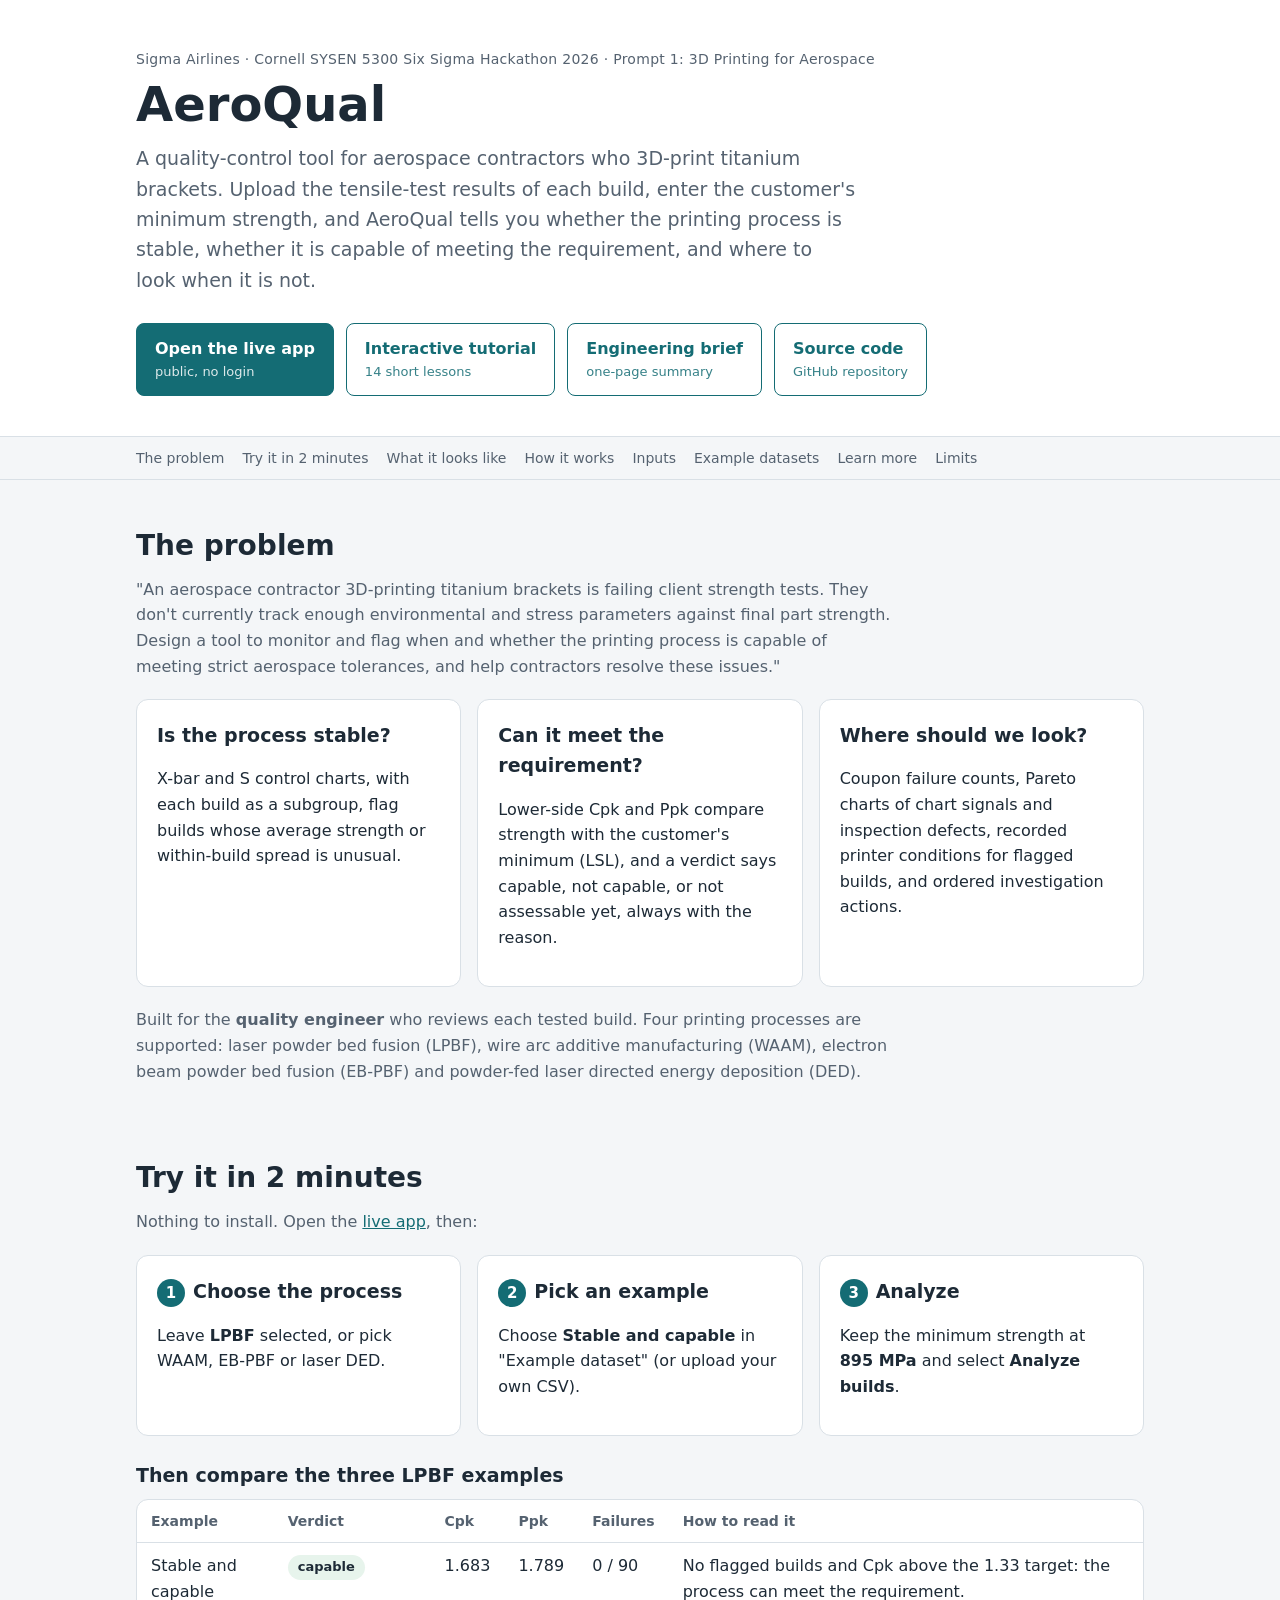
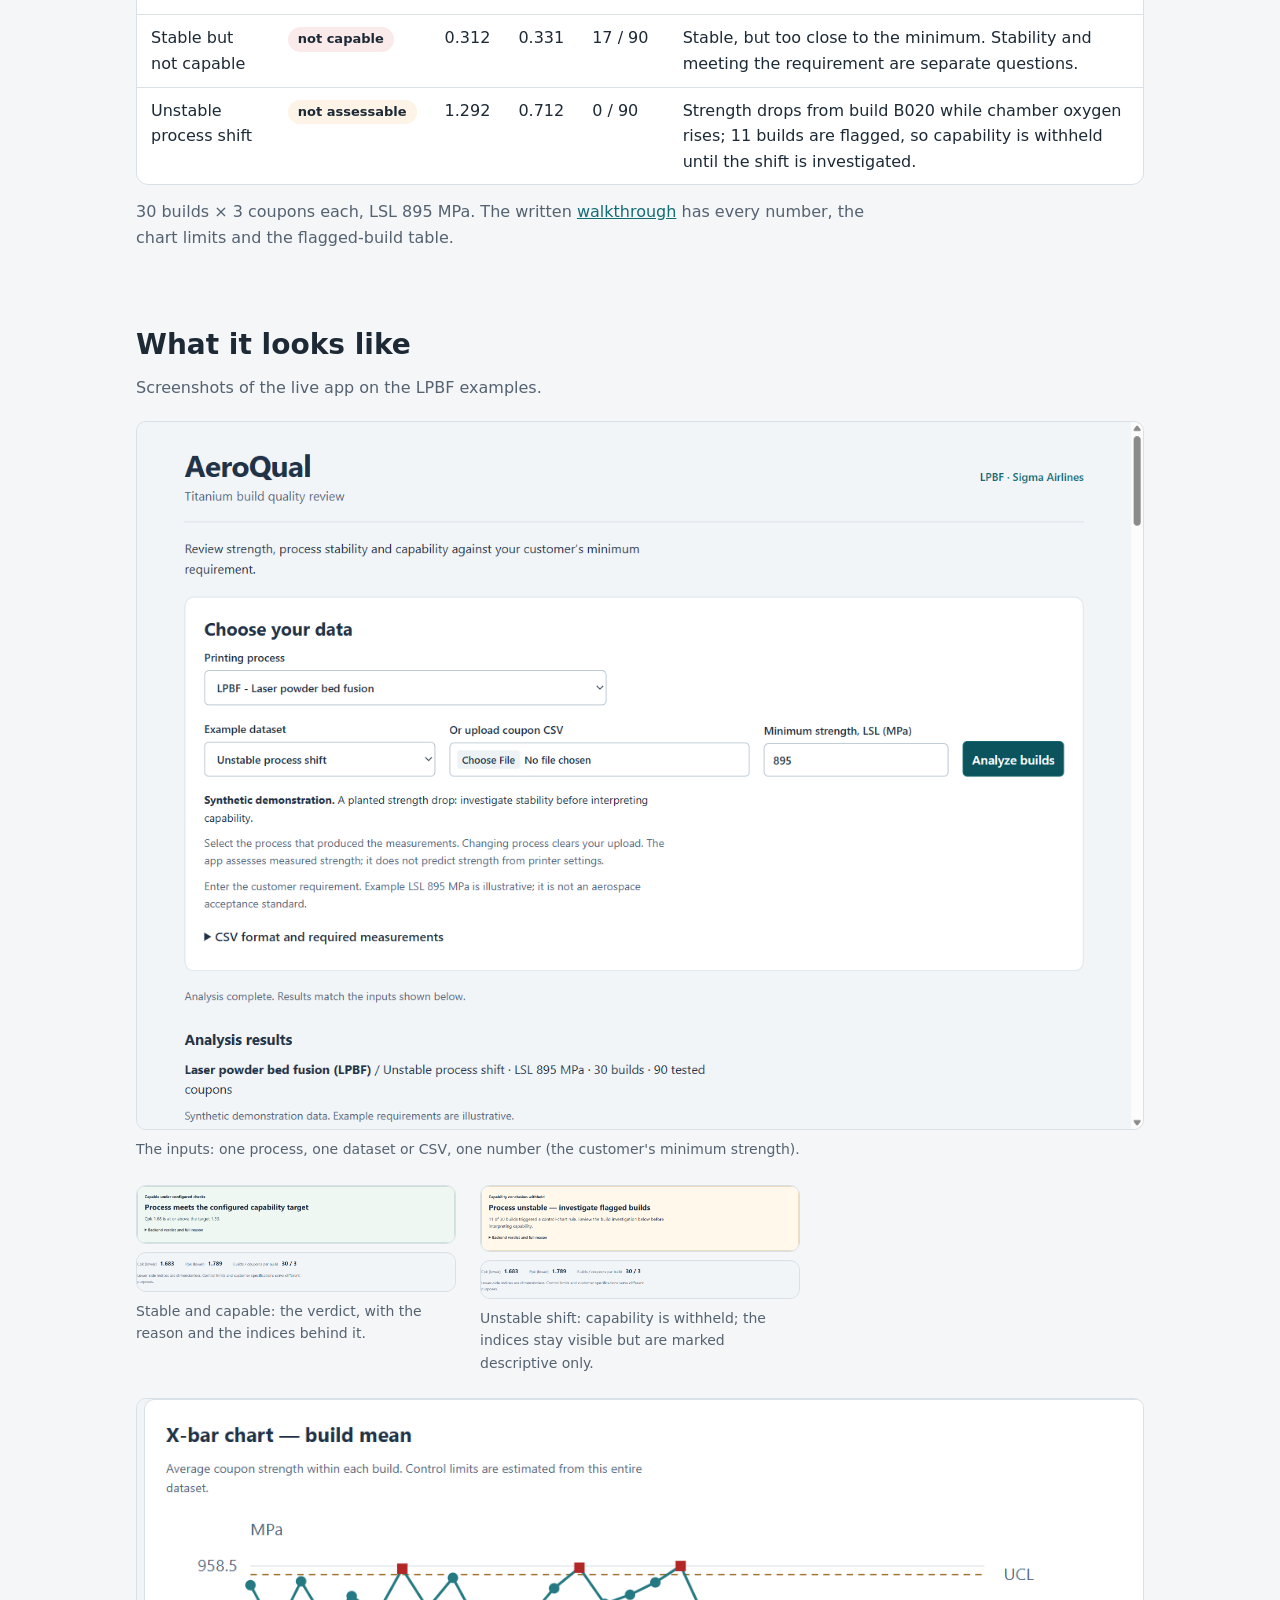
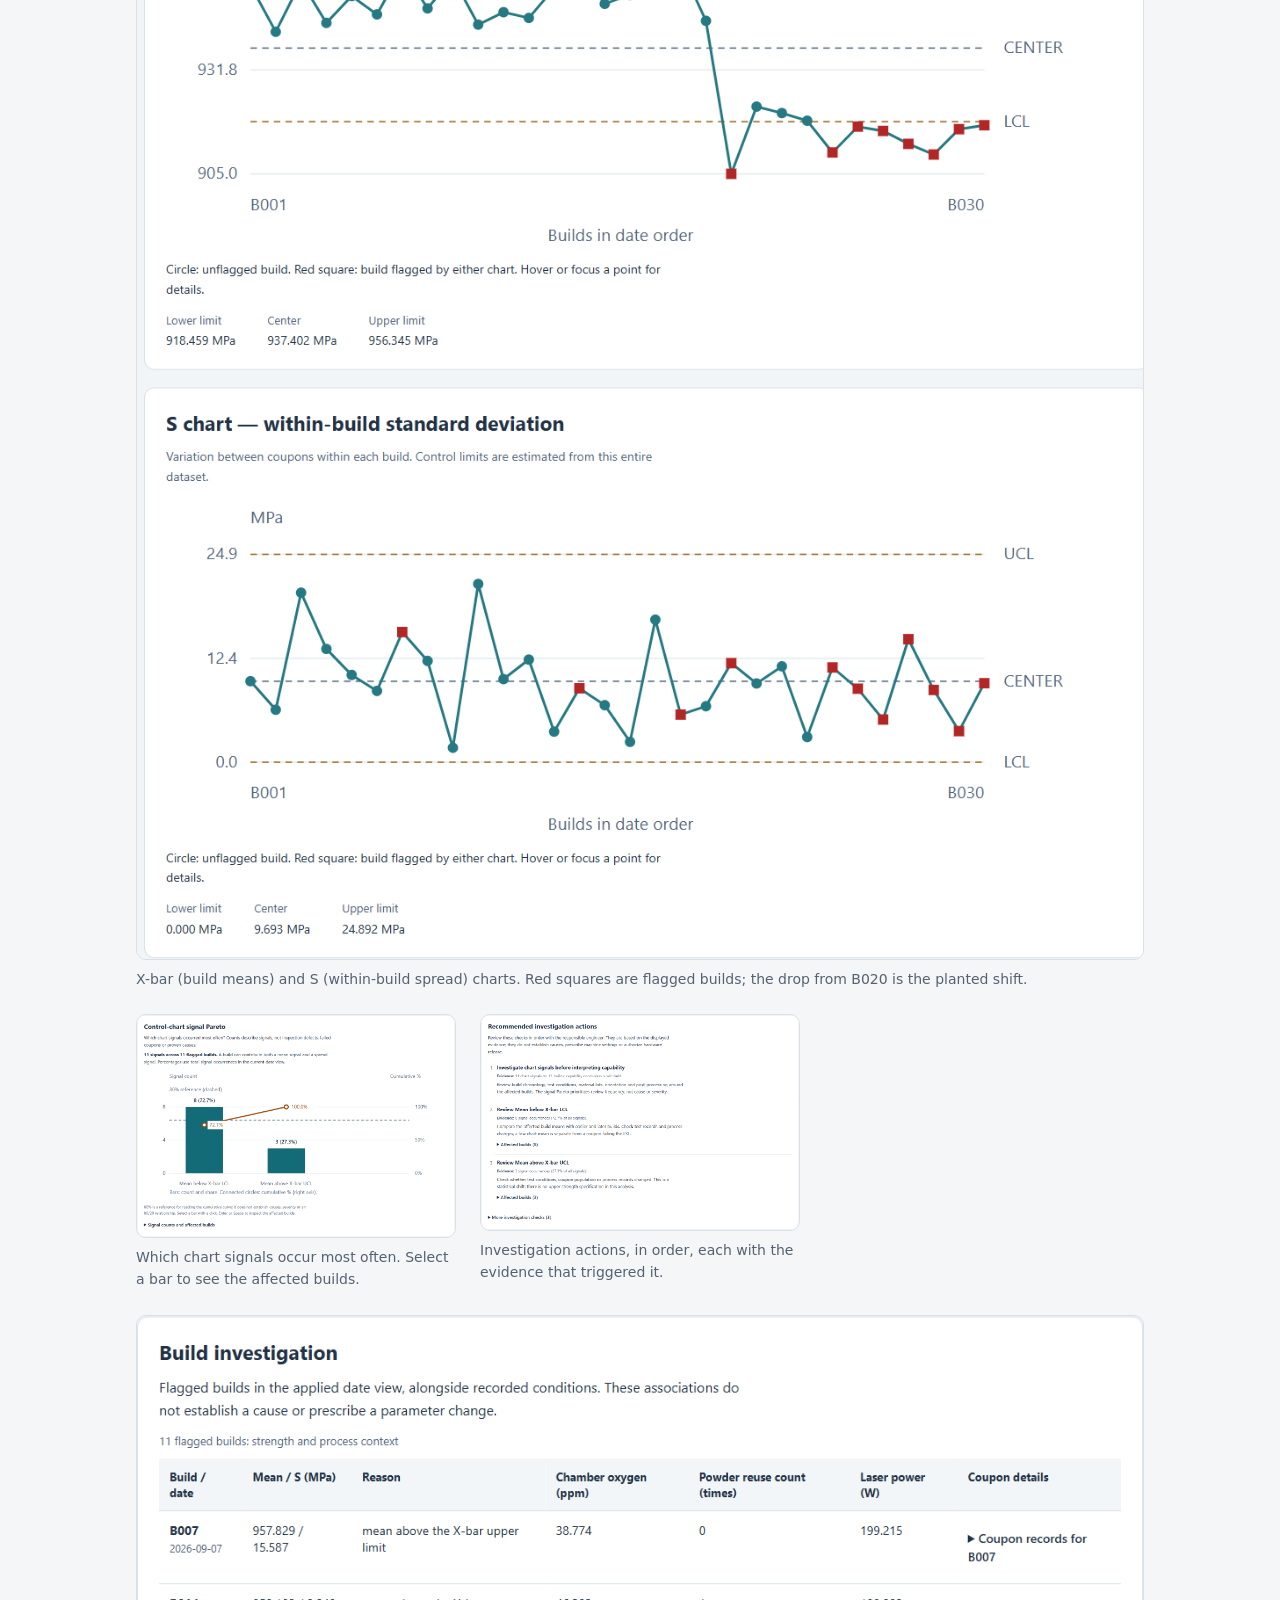
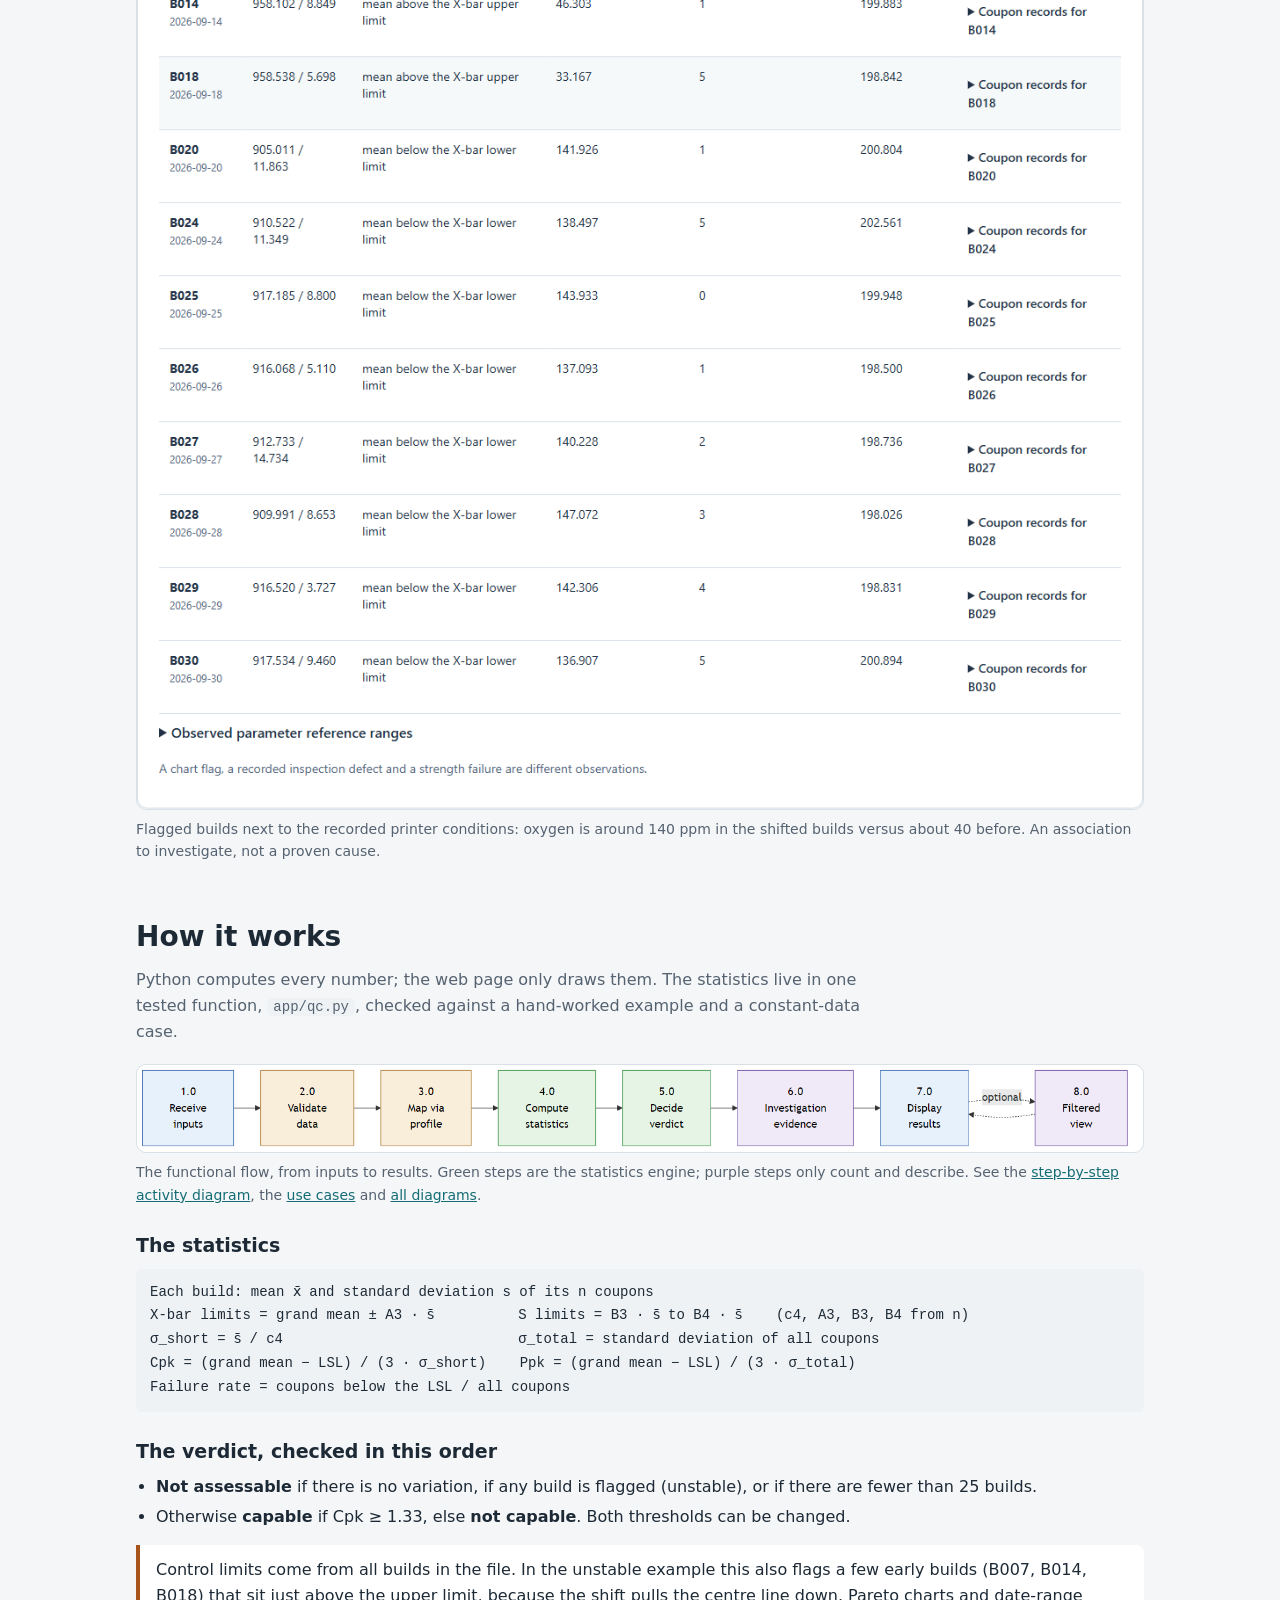
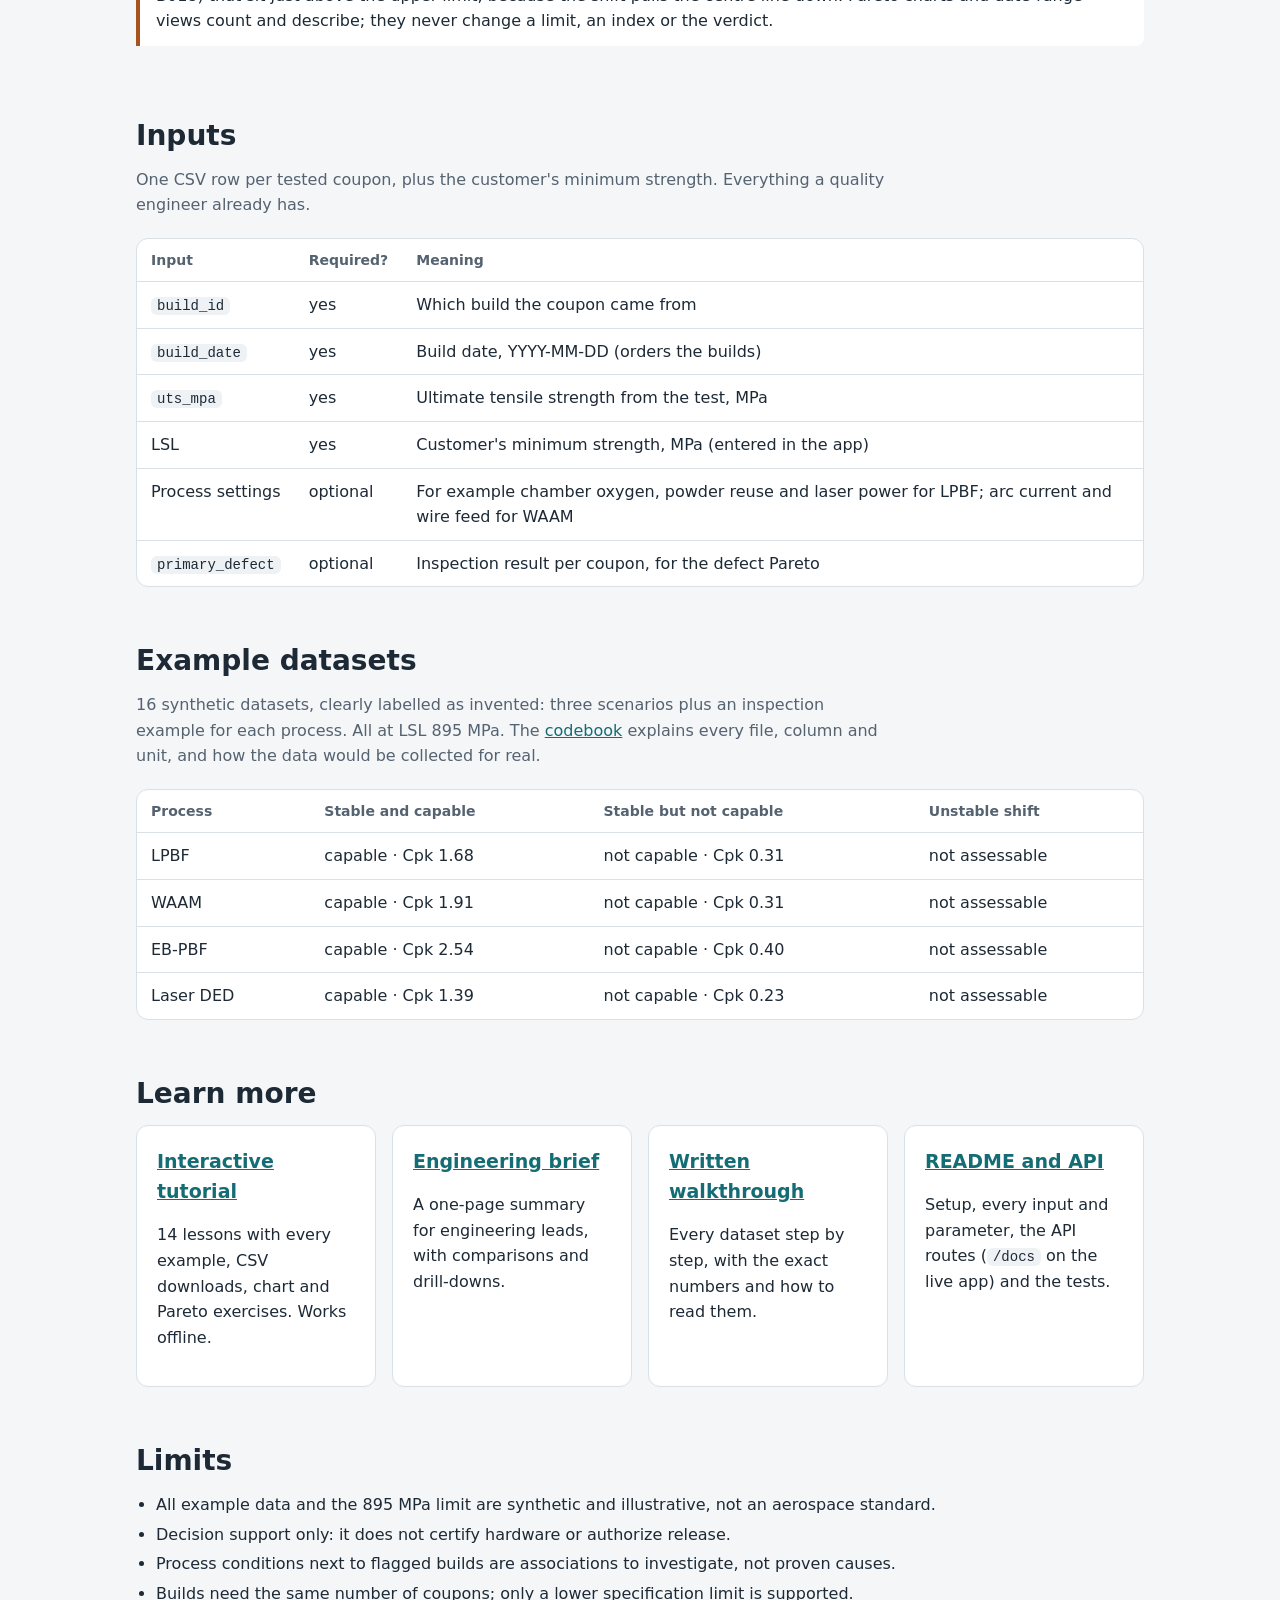
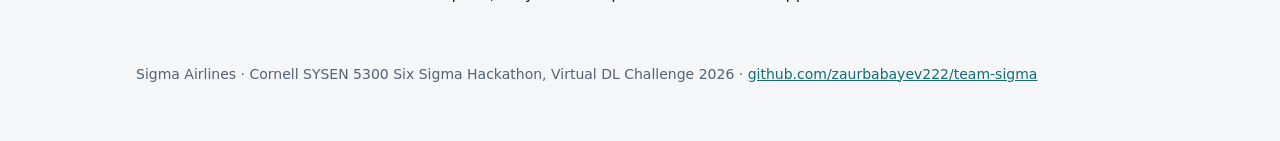
==== demo/index.html @ 42a19910 "Demo site: public landing page with live-app screenshots; tutorial and brief link to the live app Co" ====
<!doctype html>
<html lang="en">
<head>
<meta charset="utf-8">
<meta name="viewport" content="width=device-width, initial-scale=1">
<title>AeroQual Demo</title>
<meta name="description" content="AeroQual: process control and capability for 3D-printed titanium aerospace brackets. Live app, tutorial and how it works.">
<style>
:root {
  --bg: #f4f6f8; --card: #ffffff; --ink: #1d2a36; --muted: #556270; --line: #d9e0e6;
  --brand: #146c74; --brand-ink: #ffffff; --accent: #a8521c; --good: #e7f4ec; --warn: #fdf3e6; --bad: #fbeaea;
  --code: #eef2f5;
}
@media (prefers-color-scheme: dark) {
  :root:not([data-theme="light"]) {
    --bg: #12181e; --card: #1b232b; --ink: #e6edf2; --muted: #9fb0bd; --line: #2e3a45;
    --brand: #3fb0b8; --brand-ink: #0c1a1c; --accent: #e59a63; --good: #1c3326; --warn: #3a2c18; --bad: #3a1f1f;
    --code: #24303a;
  }
}
:root[data-theme="dark"] {
  --bg: #12181e; --card: #1b232b; --ink: #e6edf2; --muted: #9fb0bd; --line: #2e3a45;
  --brand: #3fb0b8; --brand-ink: #0c1a1c; --accent: #e59a63; --good: #1c3326; --warn: #3a2c18; --bad: #3a1f1f;
  --code: #24303a;
}
* { box-sizing: border-box; }
body { margin: 0; background: var(--bg); color: var(--ink);
  font: 16px/1.6 system-ui, -apple-system, "Segoe UI", Roboto, sans-serif; }
a { color: var(--brand); }
.wrap { max-width: 1040px; margin: 0 auto; padding: 0 16px; }
header.hero { background: var(--card); border-bottom: 1px solid var(--line); padding: 48px 0 40px; }
.eyebrow { color: var(--muted); font-size: 14px; letter-spacing: .02em; margin: 0 0 8px; }
h1 { font-size: clamp(32px, 6vw, 48px); line-height: 1.1; margin: 0 0 12px; }
.lead { font-size: 19px; color: var(--muted); max-width: 720px; margin: 0 0 28px; }
.buttons { display: flex; flex-wrap: wrap; gap: 12px; }
.btn { display: inline-block; padding: 12px 18px; border-radius: 8px; text-decoration: none; font-weight: 600;
  border: 1px solid var(--brand); color: var(--brand); background: transparent; }
.btn.primary { background: var(--brand); color: var(--brand-ink); }
.btn small { display: block; font-weight: 400; font-size: 13px; opacity: .85; }
nav.toc { position: sticky; top: 0; z-index: 2; background: var(--bg); border-bottom: 1px solid var(--line); }
nav.toc .wrap { display: flex; gap: 18px; overflow-x: auto; padding-top: 10px; padding-bottom: 10px; white-space: nowrap; }
nav.toc a { text-decoration: none; color: var(--muted); font-size: 14px; }
section { padding: 44px 0 8px; }
h2 { font-size: 28px; margin: 0 0 8px; }
h3 { font-size: 19px; margin: 24px 0 8px; }
p.sub { color: var(--muted); margin: 0 0 20px; max-width: 760px; }
.grid { display: grid; gap: 16px; grid-template-columns: repeat(auto-fit, minmax(240px, 1fr)); }
.card { background: var(--card); border: 1px solid var(--line); border-radius: 12px; padding: 20px; }
.card h3 { margin-top: 0; }
.num { display: inline-flex; width: 28px; height: 28px; border-radius: 50%; background: var(--brand); color: var(--brand-ink);
  align-items: center; justify-content: center; font-weight: 700; margin-right: 8px; font-size: 15px; }
.table-scroll { overflow-x: auto; border: 1px solid var(--line); border-radius: 12px; background: var(--card); }
table { border-collapse: collapse; width: 100%; min-width: 560px; }
th, td { text-align: left; padding: 10px 14px; border-bottom: 1px solid var(--line); vertical-align: top; }
th { font-size: 14px; color: var(--muted); font-weight: 600; }
tr:last-child td { border-bottom: 0; }
td.n { font-variant-numeric: tabular-nums; white-space: nowrap; }
.tag { display: inline-block; padding: 2px 10px; border-radius: 99px; font-size: 13px; font-weight: 600; white-space: nowrap; }
.tag.good { background: var(--good); } .tag.warn { background: var(--warn); } .tag.bad { background: var(--bad); }
figure { margin: 0; }
figure img { width: 100%; height: auto; display: block; border: 1px solid var(--line); border-radius: 10px; background: #fff; }
figcaption { color: var(--muted); font-size: 14px; margin-top: 8px; }
.shots { display: grid; gap: 24px; grid-template-columns: repeat(auto-fit, minmax(300px, 1fr)); }
.shots .wide { grid-column: 1 / -1; }
code, .formula { background: var(--code); border-radius: 6px; padding: 1px 6px; font-family: ui-monospace, Consolas, monospace; font-size: 14px; }
.formula { display: block; padding: 12px 14px; white-space: pre-wrap; line-height: 1.7; }
.note { border-left: 4px solid var(--accent); background: var(--card); padding: 12px 16px; border-radius: 0 8px 8px 0; color: var(--ink); }
ul.tight { padding-left: 20px; margin: 8px 0; } ul.tight li { margin: 4px 0; }
footer { padding: 40px 0 56px; color: var(--muted); font-size: 14px; }
@media (max-width: 600px) { header.hero { padding: 32px 0 28px; } .lead { font-size: 17px; } section { padding-top: 32px; } }
</style>
</head>
<body>

<header class="hero">
  <div class="wrap">
    <p class="eyebrow">Sigma Airlines · Cornell SYSEN 5300 Six Sigma Hackathon 2026 · Prompt 1: 3D Printing for Aerospace</p>
    <h1>AeroQual</h1>
    <p class="lead">A quality-control tool for aerospace contractors who 3D-print titanium brackets. Upload the tensile-test
      results of each build, enter the customer's minimum strength, and AeroQual tells you whether the printing process is
      stable, whether it is capable of meeting the requirement, and where to look when it is not.</p>
    <div class="buttons">
      <a class="btn primary" href="https://connect.systems-apps.com/content/0639302d-988d-4820-961e-e3268e78b0b0/" target="_blank" rel="noopener">Open the live app<small>public, no login</small></a>
      <a class="btn" href="slidedeck/index.html">Interactive tutorial<small>14 short lessons</small></a>
      <a class="btn" href="aeroqual_brief.html">Engineering brief<small>one-page summary</small></a>
      <a class="btn" href="https://github.com/zaurbabayev222/team-sigma" target="_blank" rel="noopener">Source code<small>GitHub repository</small></a>
    </div>
  </div>
</header>

<nav class="toc" aria-label="On this page">
  <div class="wrap">
    <a href="#problem">The problem</a><a href="#try">Try it in 2 minutes</a><a href="#looks">What it looks like</a>
    <a href="#works">How it works</a><a href="#inputs">Inputs</a><a href="#examples">Example datasets</a>
    <a href="#more">Learn more</a><a href="#limits">Limits</a>
  </div>
</nav>

<main class="wrap">

<section id="problem">
  <h2>The problem</h2>
  <p class="sub">"An aerospace contractor 3D-printing titanium brackets is failing client strength tests. They don't currently
    track enough environmental and stress parameters against final part strength. Design a tool to monitor and flag when
    and whether the printing process is capable of meeting strict aerospace tolerances, and help contractors resolve these issues."</p>
  <div class="grid">
    <div class="card"><h3>Is the process stable?</h3><p>X-bar and S control charts, with each build as a subgroup, flag builds whose
      average strength or within-build spread is unusual.</p></div>
    <div class="card"><h3>Can it meet the requirement?</h3><p>Lower-side Cpk and Ppk compare strength with the customer's minimum
      (LSL), and a verdict says capable, not capable, or not assessable yet, always with the reason.</p></div>
    <div class="card"><h3>Where should we look?</h3><p>Coupon failure counts, Pareto charts of chart signals and inspection
      defects, recorded printer conditions for flagged builds, and ordered investigation actions.</p></div>
  </div>
  <p class="sub" style="margin-top:20px">Built for the <strong>quality engineer</strong> who reviews each tested build. Four printing processes
    are supported: laser powder bed fusion (LPBF), wire arc additive manufacturing (WAAM), electron beam powder bed fusion
    (EB-PBF) and powder-fed laser directed energy deposition (DED).</p>
</section>

<section id="try">
  <h2>Try it in 2 minutes</h2>
  <p class="sub">Nothing to install. Open the <a href="https://connect.systems-apps.com/content/0639302d-988d-4820-961e-e3268e78b0b0/" target="_blank" rel="noopener">live app</a>, then:</p>
  <div class="grid">
    <div class="card"><h3><span class="num">1</span>Choose the process</h3><p>Leave <strong>LPBF</strong> selected, or pick WAAM, EB-PBF or laser DED.</p></div>
    <div class="card"><h3><span class="num">2</span>Pick an example</h3><p>Choose <strong>Stable and capable</strong> in "Example dataset" (or upload your own CSV).</p></div>
    <div class="card"><h3><span class="num">3</span>Analyze</h3><p>Keep the minimum strength at <strong>895 MPa</strong> and select <strong>Analyze builds</strong>.</p></div>
  </div>
  <h3>Then compare the three LPBF examples</h3>
  <div class="table-scroll">
    <table>
      <thead><tr><th>Example</th><th>Verdict</th><th>Cpk</th><th>Ppk</th><th>Failures</th><th>How to read it</th></tr></thead>
      <tbody>
        <tr><td>Stable and capable</td><td><span class="tag good">capable</span></td><td class="n">1.683</td><td class="n">1.789</td><td class="n">0 / 90</td>
          <td>No flagged builds and Cpk above the 1.33 target: the process can meet the requirement.</td></tr>
        <tr><td>Stable but not capable</td><td><span class="tag bad">not capable</span></td><td class="n">0.312</td><td class="n">0.331</td><td class="n">17 / 90</td>
          <td>Stable, but too close to the minimum. Stability and meeting the requirement are separate questions.</td></tr>
        <tr><td>Unstable process shift</td><td><span class="tag warn">not assessable</span></td><td class="n">1.292</td><td class="n">0.712</td><td class="n">0 / 90</td>
          <td>Strength drops from build B020 while chamber oxygen rises; 11 builds are flagged, so capability is withheld until the shift is investigated.</td></tr>
      </tbody>
    </table>
  </div>
  <p class="sub" style="margin-top:14px">30 builds × 3 coupons each, LSL 895 MPa. The written <a href="https://github.com/zaurbabayev222/team-sigma/blob/main/demo/README.md" target="_blank" rel="noopener">walkthrough</a>
    has every number, the chart limits and the flagged-build table.</p>
</section>

<section id="looks">
  <h2>What it looks like</h2>
  <p class="sub">Screenshots of the live app on the LPBF examples.</p>
  <div class="shots">
    <figure class="wide"><img src="site/live-overview.png" alt="AeroQual input form with printing process, example dataset, upload and minimum strength" loading="lazy">
      <figcaption>The inputs: one process, one dataset or CSV, one number (the customer's minimum strength).</figcaption></figure>
    <figure><img src="site/live-verdict-capable.png" alt="Verdict panel: process meets the configured capability target, Cpk 1.68" loading="lazy">
      <img src="site/live-capability-capable.png" alt="Cpk 1.683, Ppk 1.789, 30 builds of 3 coupons" loading="lazy" style="margin-top:8px">
      <figcaption>Stable and capable: the verdict, with the reason and the indices behind it.</figcaption></figure>
    <figure><img src="site/live-verdict.png" alt="Verdict panel: process unstable, investigate flagged builds" loading="lazy">
      <img src="site/live-capability-unstable.png" alt="Cpk 1.292 and Ppk 0.712 shown as descriptive values, conclusion withheld" loading="lazy" style="margin-top:8px">
      <figcaption>Unstable shift: capability is withheld; the indices stay visible but are marked descriptive only.</figcaption></figure>
    <figure class="wide"><img src="site/live-charts.png" alt="X-bar and S control charts for 30 builds with flagged builds as red squares" loading="lazy">
      <figcaption>X-bar (build means) and S (within-build spread) charts. Red squares are flagged builds; the drop from B020 is the planted shift.</figcaption></figure>
    <figure><img src="site/live-pareto.png" alt="Pareto chart of control-chart signals with cumulative percentage" loading="lazy">
      <figcaption>Which chart signals occur most often. Select a bar to see the affected builds.</figcaption></figure>
    <figure><img src="site/live-actions.png" alt="Ordered list of recommended investigation actions with evidence" loading="lazy">
      <figcaption>Investigation actions, in order, each with the evidence that triggered it.</figcaption></figure>
    <figure class="wide"><img src="site/live-investigation.png" alt="Table of flagged builds with chamber oxygen, powder reuse and laser power" loading="lazy">
      <figcaption>Flagged builds next to the recorded printer conditions: oxygen is around 140 ppm in the shifted builds versus about 40 before. An association to investigate, not a proven cause.</figcaption></figure>
  </div>
</section>

<section id="works">
  <h2>How it works</h2>
  <p class="sub">Python computes every number; the web page only draws them. The statistics live in one tested function,
    <code>app/qc.py</code>, checked against a hand-worked example and a constant-data case.</p>
  <figure><img src="../docs/images/diagram-ffbd.png" alt="Functional flow: receive inputs, validate, map via profile, compute statistics, decide verdict, investigation evidence, display, optional filtered view" loading="lazy">
    <figcaption>The functional flow, from inputs to results. Green steps are the statistics engine; purple steps only count and describe.
      See the <a href="../docs/images/diagram-activity.png">step-by-step activity diagram</a>, the <a href="../docs/images/diagram-use-case.png">use cases</a>
      and <a href="https://github.com/zaurbabayev222/team-sigma/blob/main/docs/architecture.md" target="_blank" rel="noopener">all diagrams</a>.</figcaption></figure>
  <h3>The statistics</h3>
  <span class="formula">Each build: mean x̄ and standard deviation s of its n coupons
X-bar limits = grand mean ± A3 · s̄          S limits = B3 · s̄ to B4 · s̄    (c4, A3, B3, B4 from n)
σ_short = s̄ / c4                            σ_total = standard deviation of all coupons
Cpk = (grand mean − LSL) / (3 · σ_short)    Ppk = (grand mean − LSL) / (3 · σ_total)
Failure rate = coupons below the LSL / all coupons</span>
  <h3>The verdict, checked in this order</h3>
  <ul class="tight">
    <li><strong>Not assessable</strong> if there is no variation, if any build is flagged (unstable), or if there are fewer than 25 builds.</li>
    <li>Otherwise <strong>capable</strong> if Cpk ≥ 1.33, else <strong>not capable</strong>. Both thresholds can be changed.</li>
  </ul>
  <p class="note">Control limits come from all builds in the file. In the unstable example this also flags a few early builds
    (B007, B014, B018) that sit just above the upper limit, because the shift pulls the centre line down. Pareto charts and
    date-range views count and describe; they never change a limit, an index or the verdict.</p>
</section>

<section id="inputs">
  <h2>Inputs</h2>
  <p class="sub">One CSV row per tested coupon, plus the customer's minimum strength. Everything a quality engineer already has.</p>
  <div class="table-scroll">
    <table>
      <thead><tr><th>Input</th><th>Required?</th><th>Meaning</th></tr></thead>
      <tbody>
        <tr><td><code>build_id</code></td><td>yes</td><td>Which build the coupon came from</td></tr>
        <tr><td><code>build_date</code></td><td>yes</td><td>Build date, YYYY-MM-DD (orders the builds)</td></tr>
        <tr><td><code>uts_mpa</code></td><td>yes</td><td>Ultimate tensile strength from the test, MPa</td></tr>
        <tr><td>LSL</td><td>yes</td><td>Customer's minimum strength, MPa (entered in the app)</td></tr>
        <tr><td>Process settings</td><td>optional</td><td>For example chamber oxygen, powder reuse and laser power for LPBF; arc current and wire feed for WAAM</td></tr>
        <tr><td><code>primary_defect</code></td><td>optional</td><td>Inspection result per coupon, for the defect Pareto</td></tr>
      </tbody>
    </table>
  </div>
</section>

<section id="examples">
  <h2>Example datasets</h2>
  <p class="sub">16 synthetic datasets, clearly labelled as invented: three scenarios plus an inspection example for each process.
    All at LSL 895 MPa. The <a href="https://github.com/zaurbabayev222/team-sigma/blob/main/data/README.md" target="_blank" rel="noopener">codebook</a>
    explains every file, column and unit, and how the data would be collected for real.</p>
  <div class="table-scroll">
    <table>
      <thead><tr><th>Process</th><th>Stable and capable</th><th>Stable but not capable</th><th>Unstable shift</th></tr></thead>
      <tbody>
        <tr><td>LPBF</td><td class="n">capable · Cpk 1.68</td><td class="n">not capable · Cpk 0.31</td><td class="n">not assessable</td></tr>
        <tr><td>WAAM</td><td class="n">capable · Cpk 1.91</td><td class="n">not capable · Cpk 0.31</td><td class="n">not assessable</td></tr>
        <tr><td>EB-PBF</td><td class="n">capable · Cpk 2.54</td><td class="n">not capable · Cpk 0.40</td><td class="n">not assessable</td></tr>
        <tr><td>Laser DED</td><td class="n">capable · Cpk 1.39</td><td class="n">not capable · Cpk 0.23</td><td class="n">not assessable</td></tr>
      </tbody>
    </table>
  </div>
</section>

<section id="more">
  <h2>Learn more</h2>
  <div class="grid">
    <div class="card"><h3><a href="slidedeck/index.html">Interactive tutorial</a></h3><p>14 lessons with every example, CSV downloads, chart and Pareto exercises. Works offline.</p></div>
    <div class="card"><h3><a href="aeroqual_brief.html">Engineering brief</a></h3><p>A one-page summary for engineering leads, with comparisons and drill-downs.</p></div>
    <div class="card"><h3><a href="https://github.com/zaurbabayev222/team-sigma/blob/main/demo/README.md" target="_blank" rel="noopener">Written walkthrough</a></h3><p>Every dataset step by step, with the exact numbers and how to read them.</p></div>
    <div class="card"><h3><a href="https://github.com/zaurbabayev222/team-sigma#readme" target="_blank" rel="noopener">README and API</a></h3><p>Setup, every input and parameter, the API routes (<code>/docs</code> on the live app) and the tests.</p></div>
  </div>
</section>

<section id="limits">
  <h2>Limits</h2>
  <ul class="tight">
    <li>All example data and the 895 MPa limit are synthetic and illustrative, not an aerospace standard.</li>
    <li>Decision support only: it does not certify hardware or authorize release.</li>
    <li>Process conditions next to flagged builds are associations to investigate, not proven causes.</li>
    <li>Builds need the same number of coupons; only a lower specification limit is supported.</li>
  </ul>
</section>

</main>

<footer>
  <div class="wrap">Sigma Airlines · Cornell SYSEN 5300 Six Sigma Hackathon, Virtual DL Challenge 2026 ·
    <a href="https://github.com/zaurbabayev222/team-sigma" target="_blank" rel="noopener">github.com/zaurbabayev222/team-sigma</a></div>
</footer>

</body>
</html>
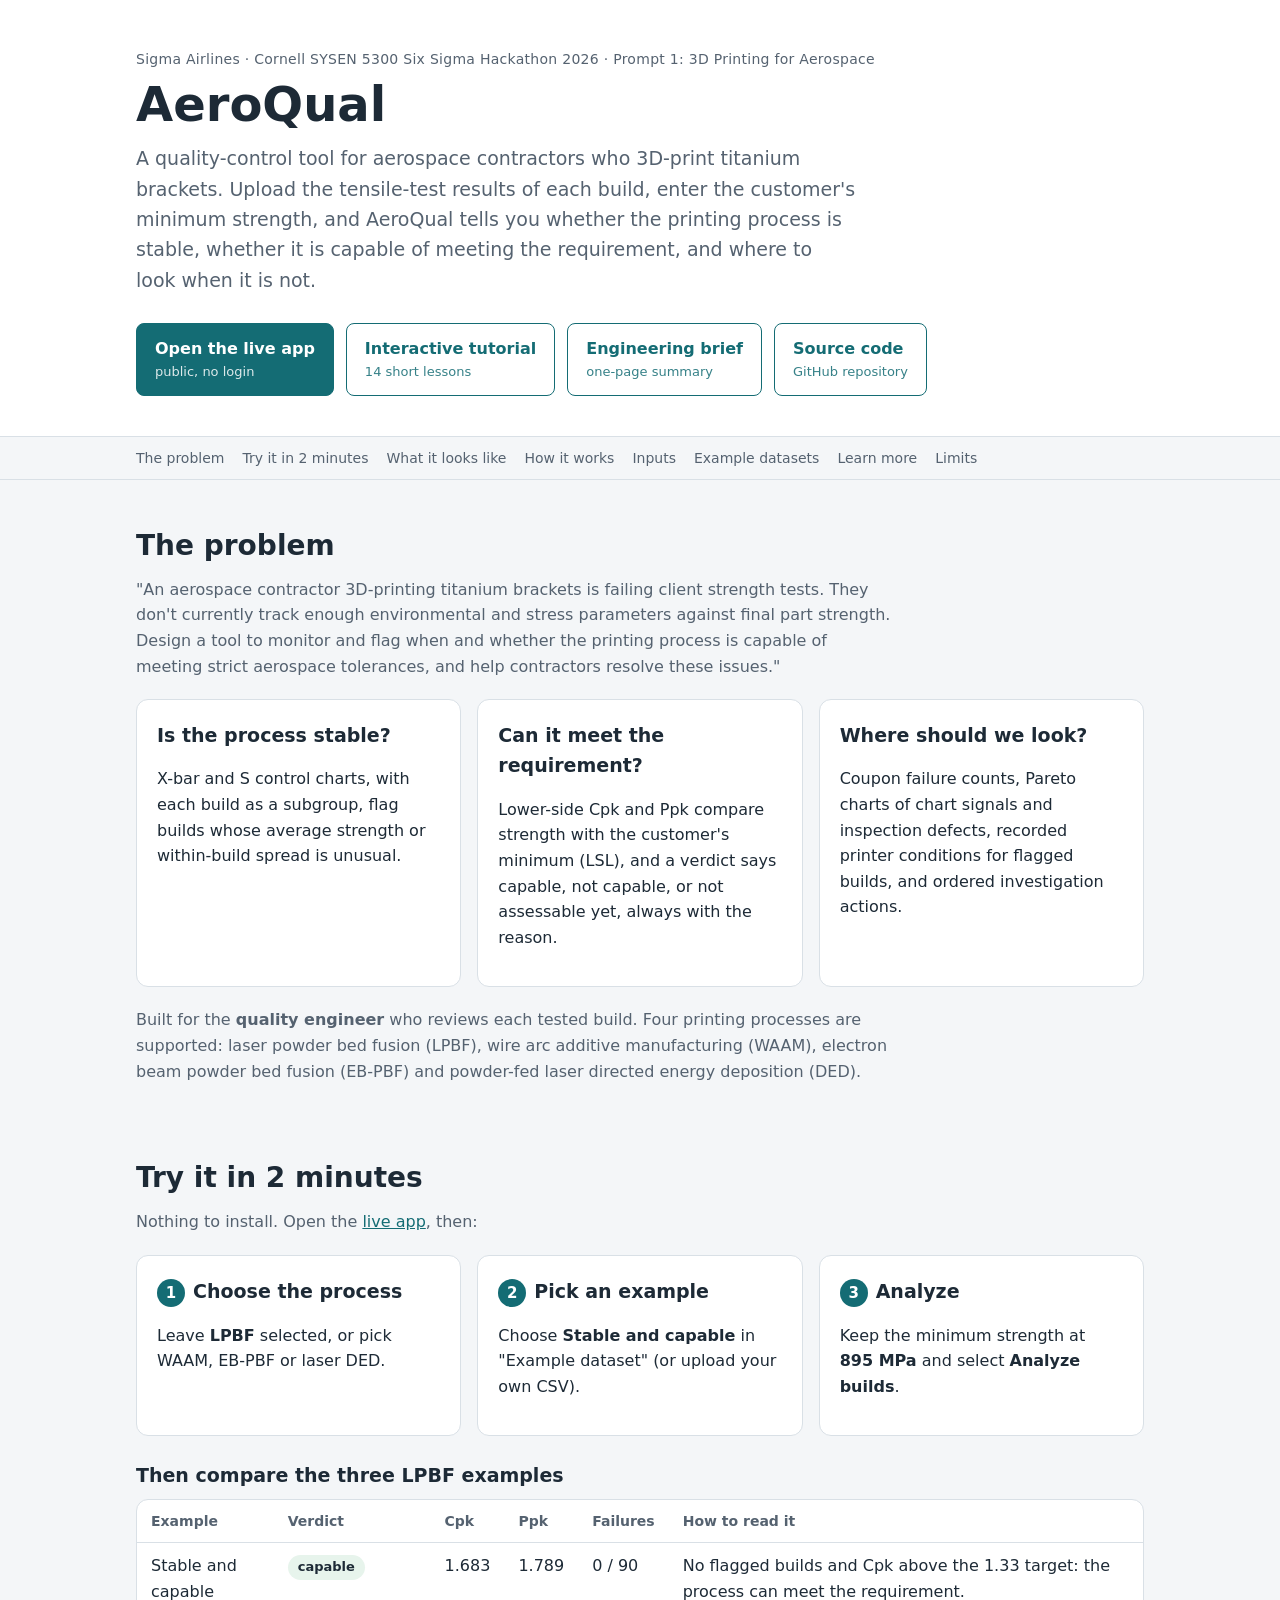
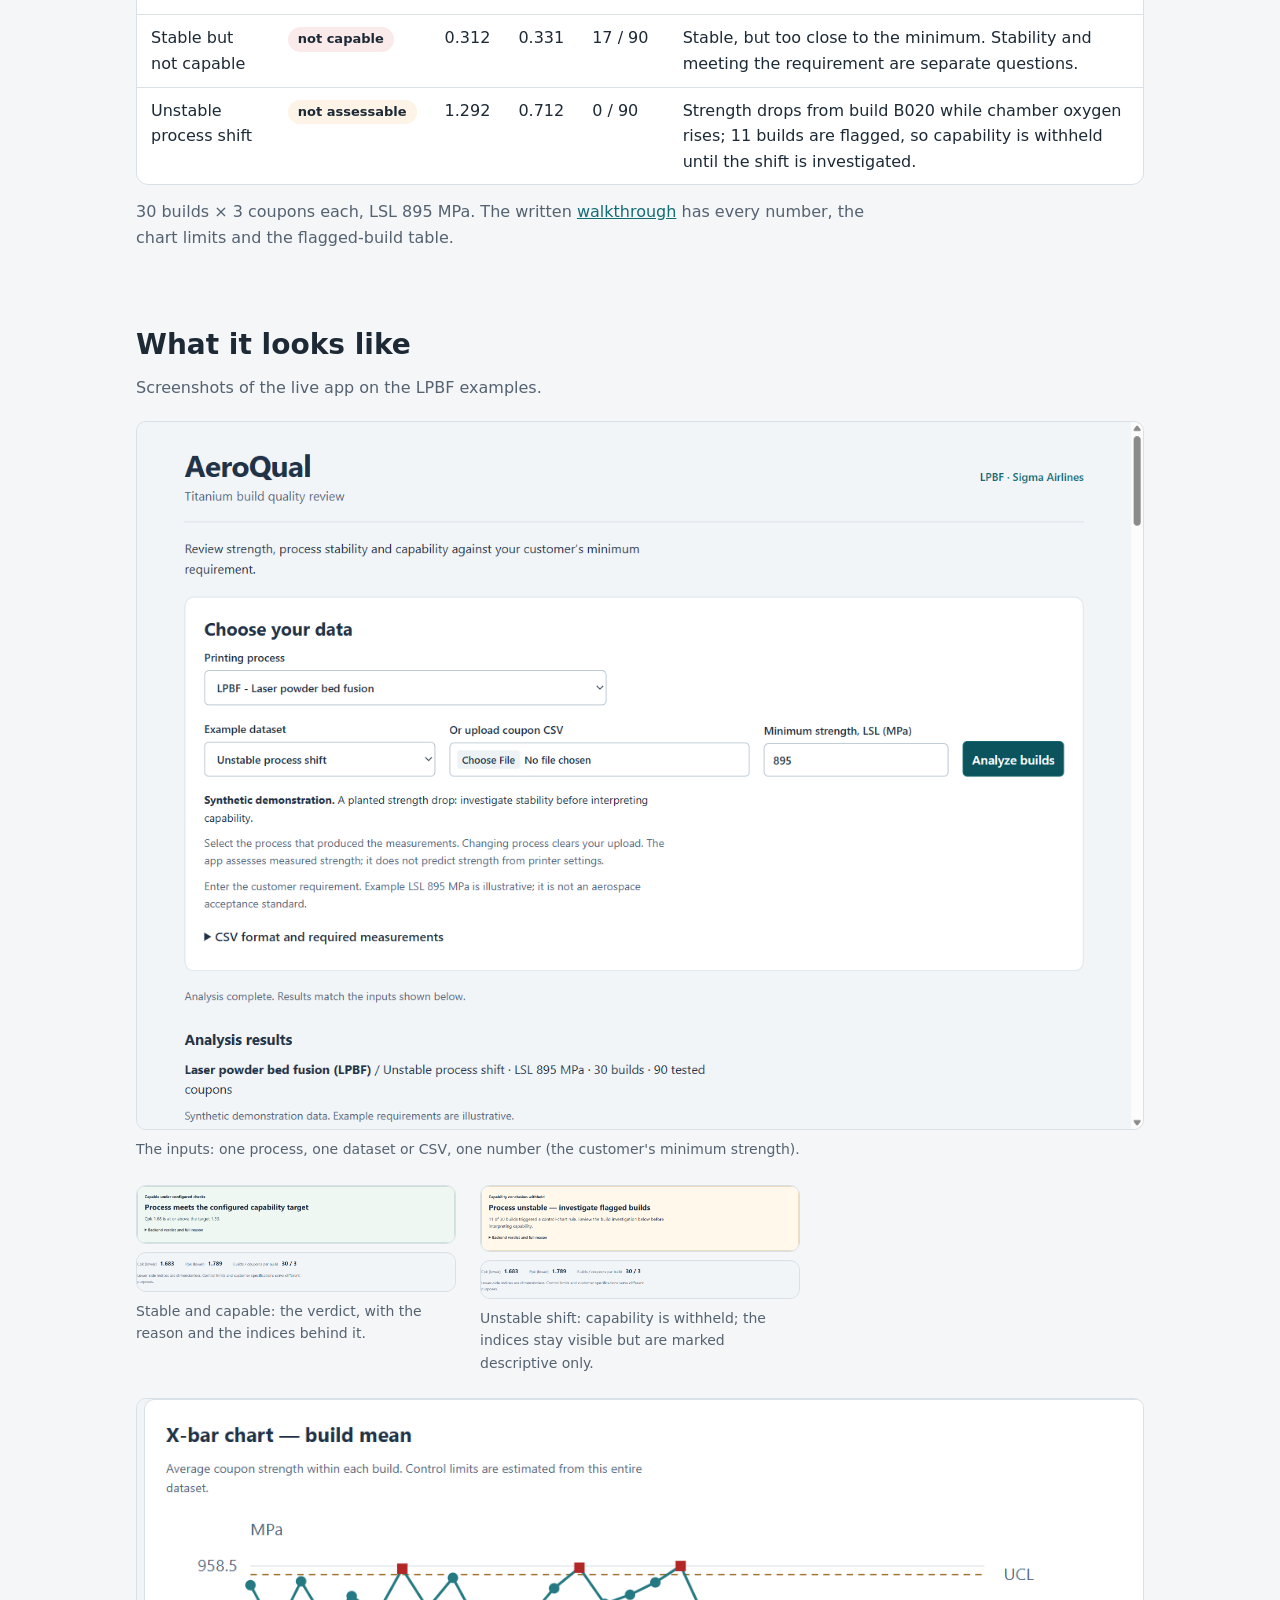
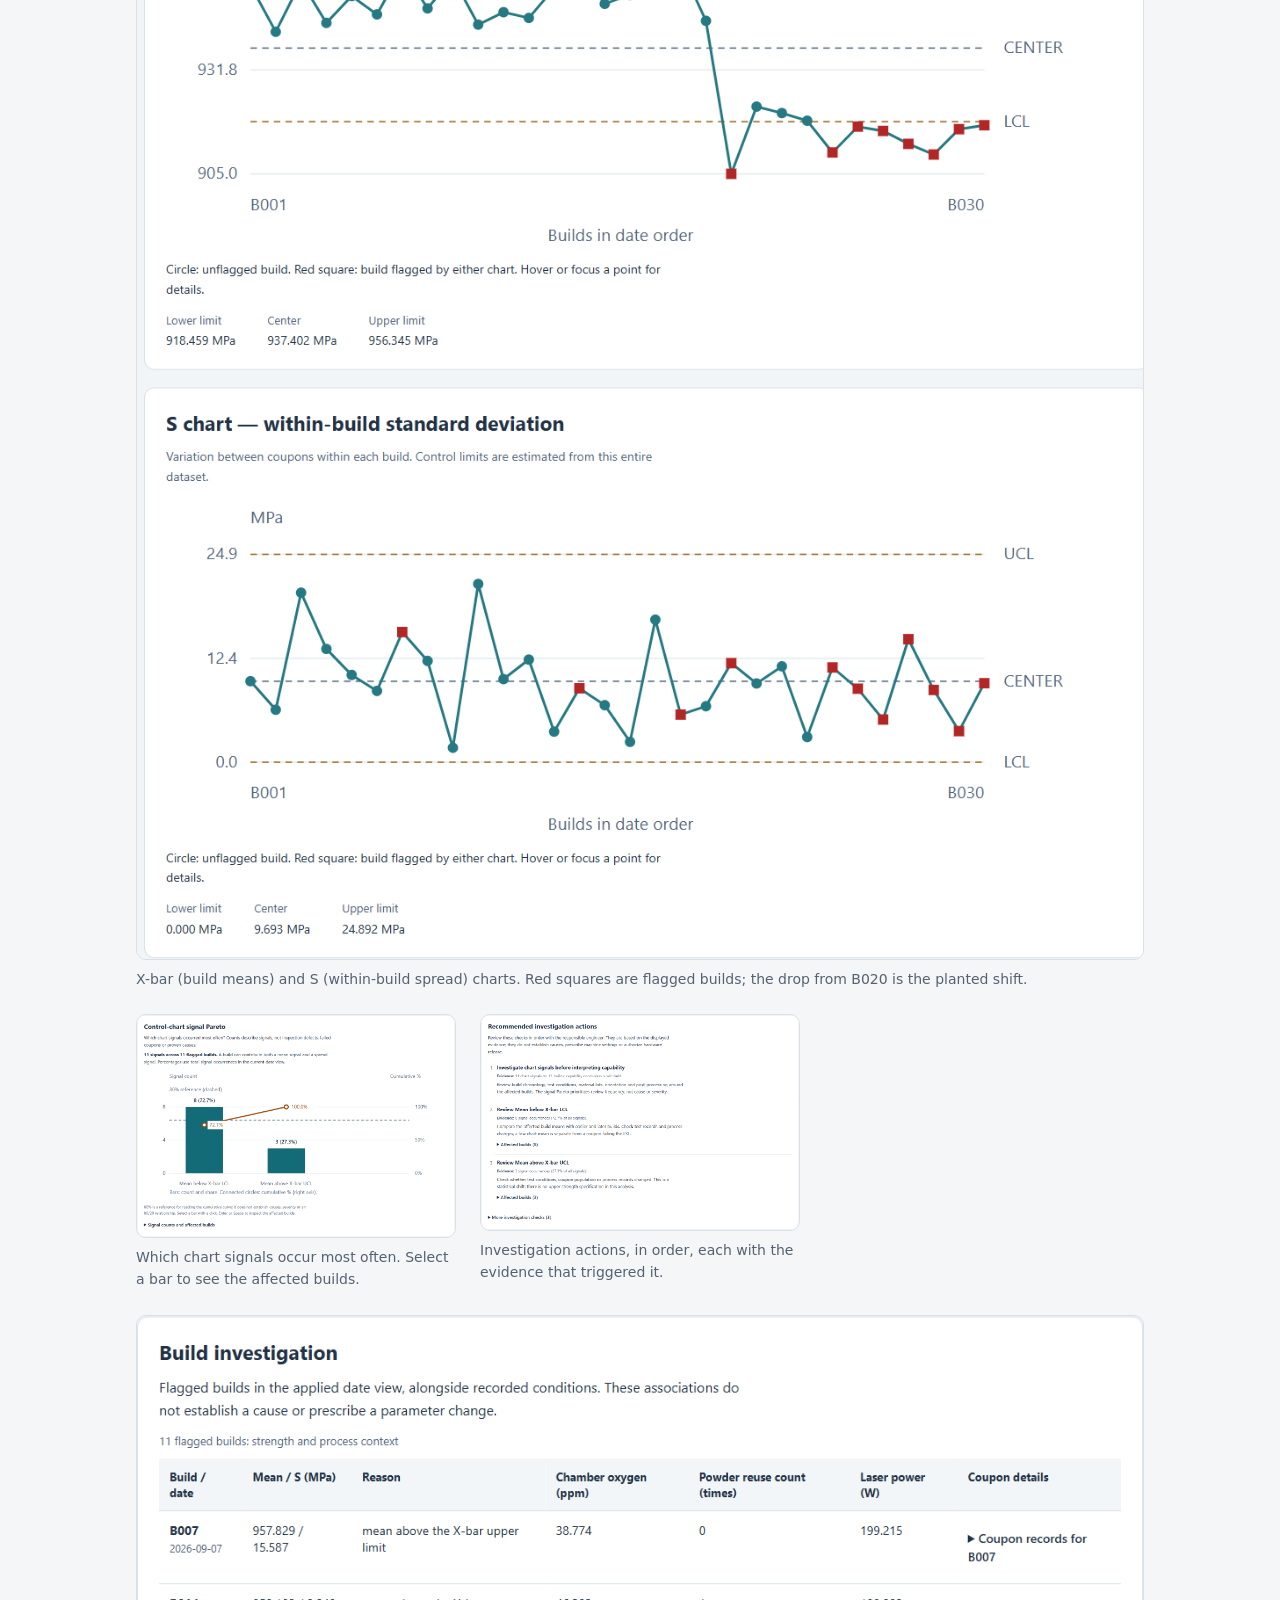
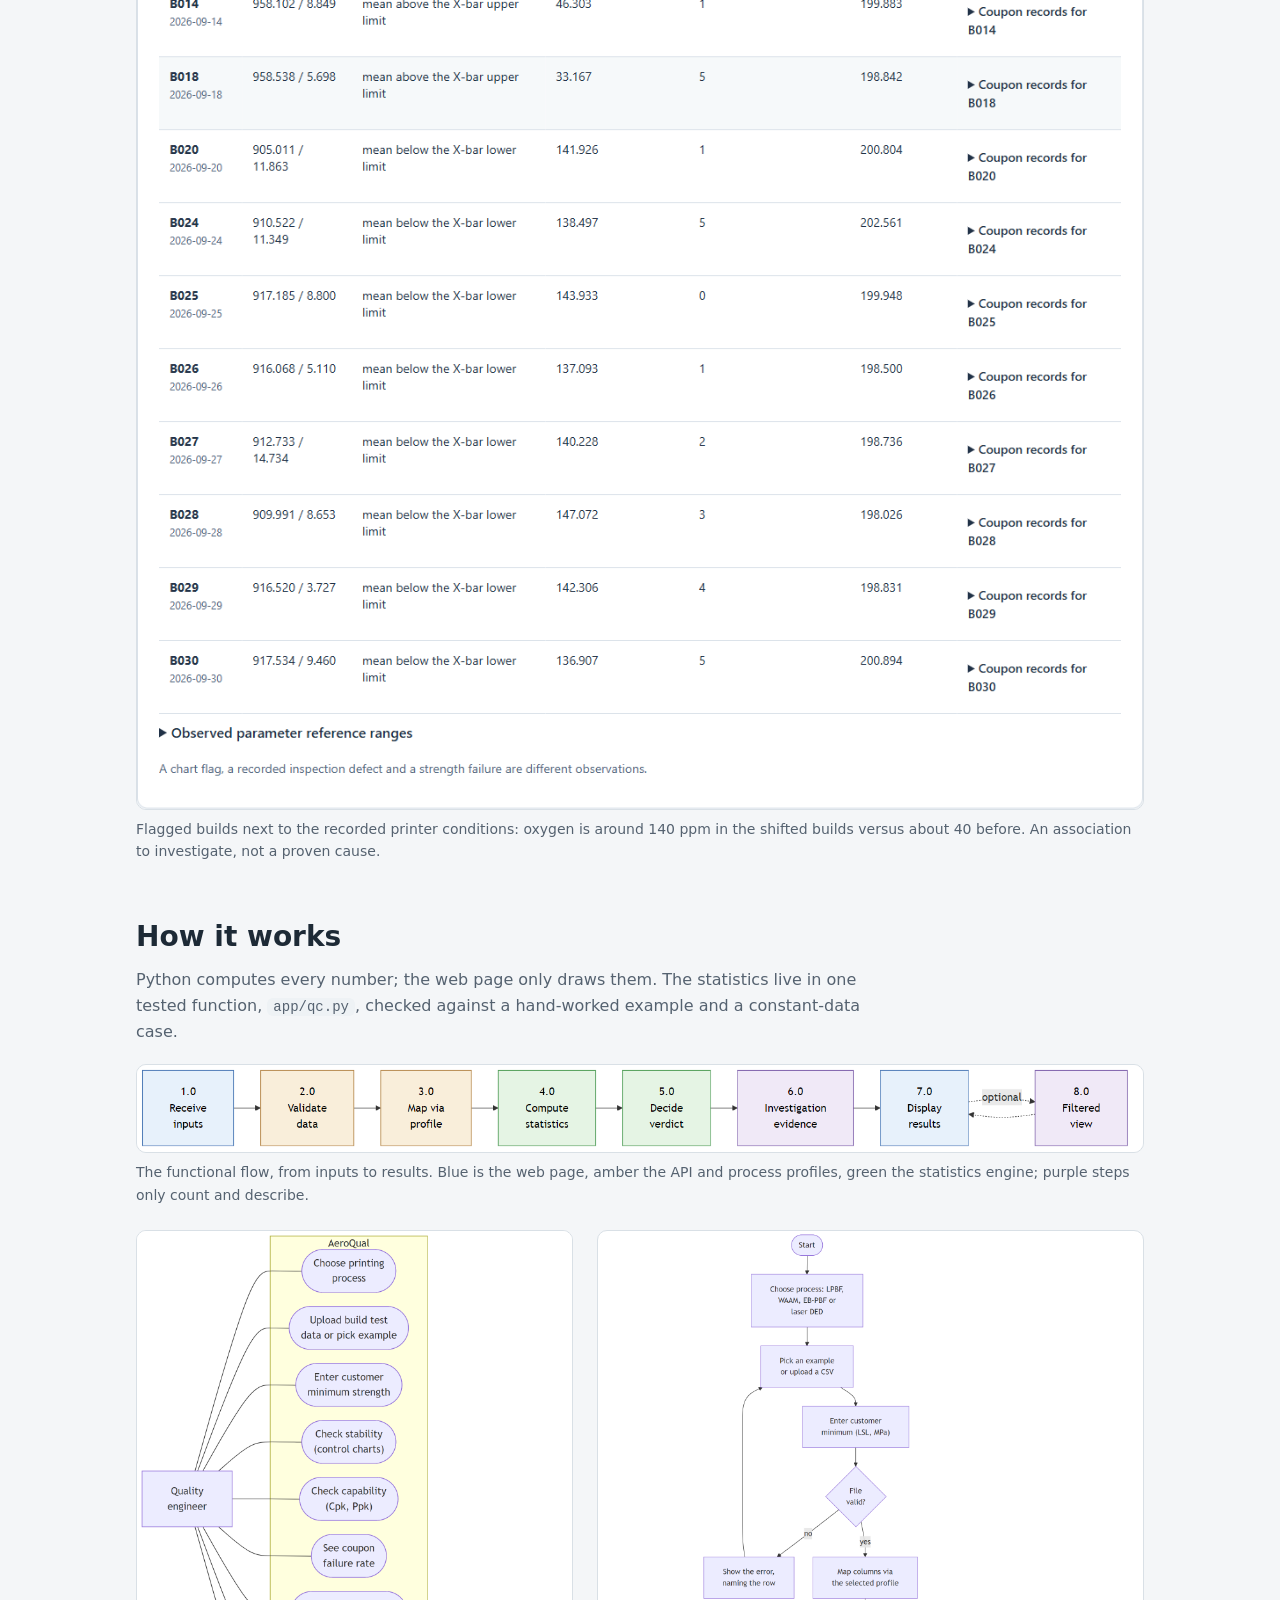
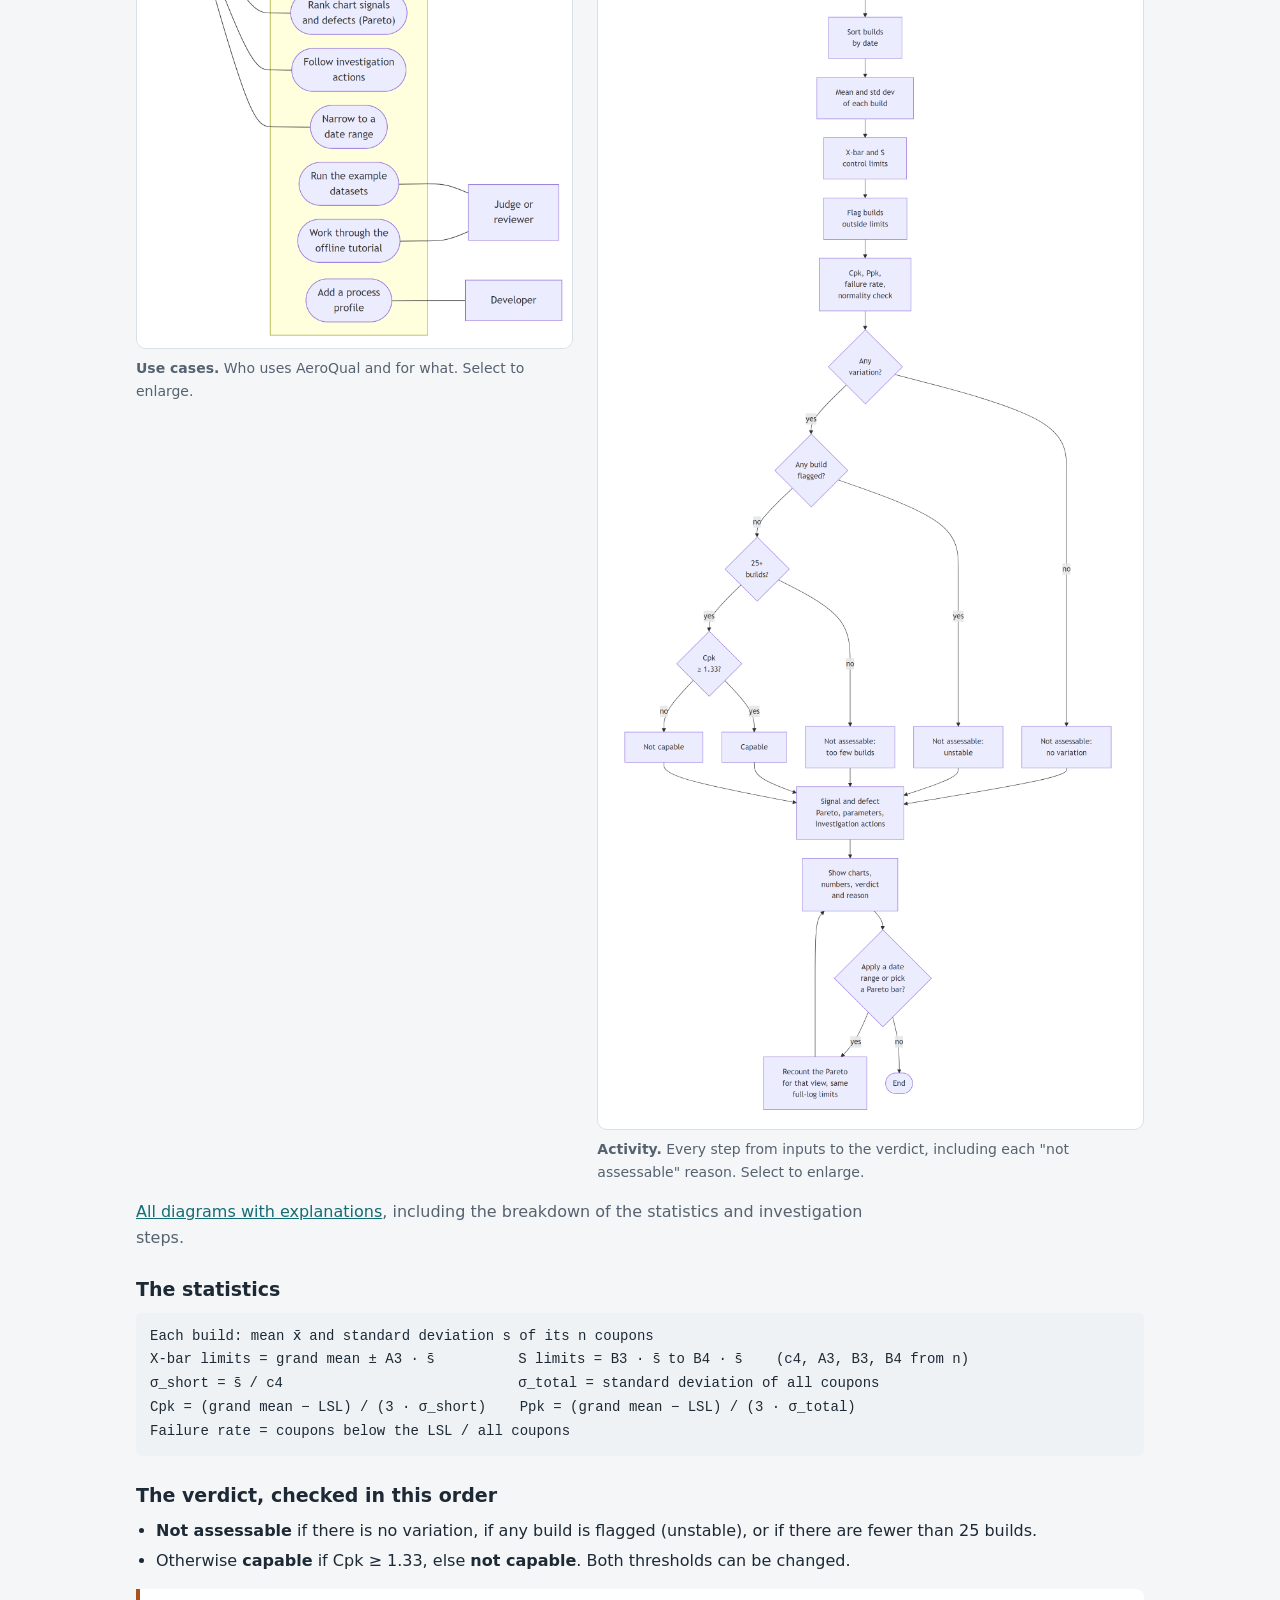
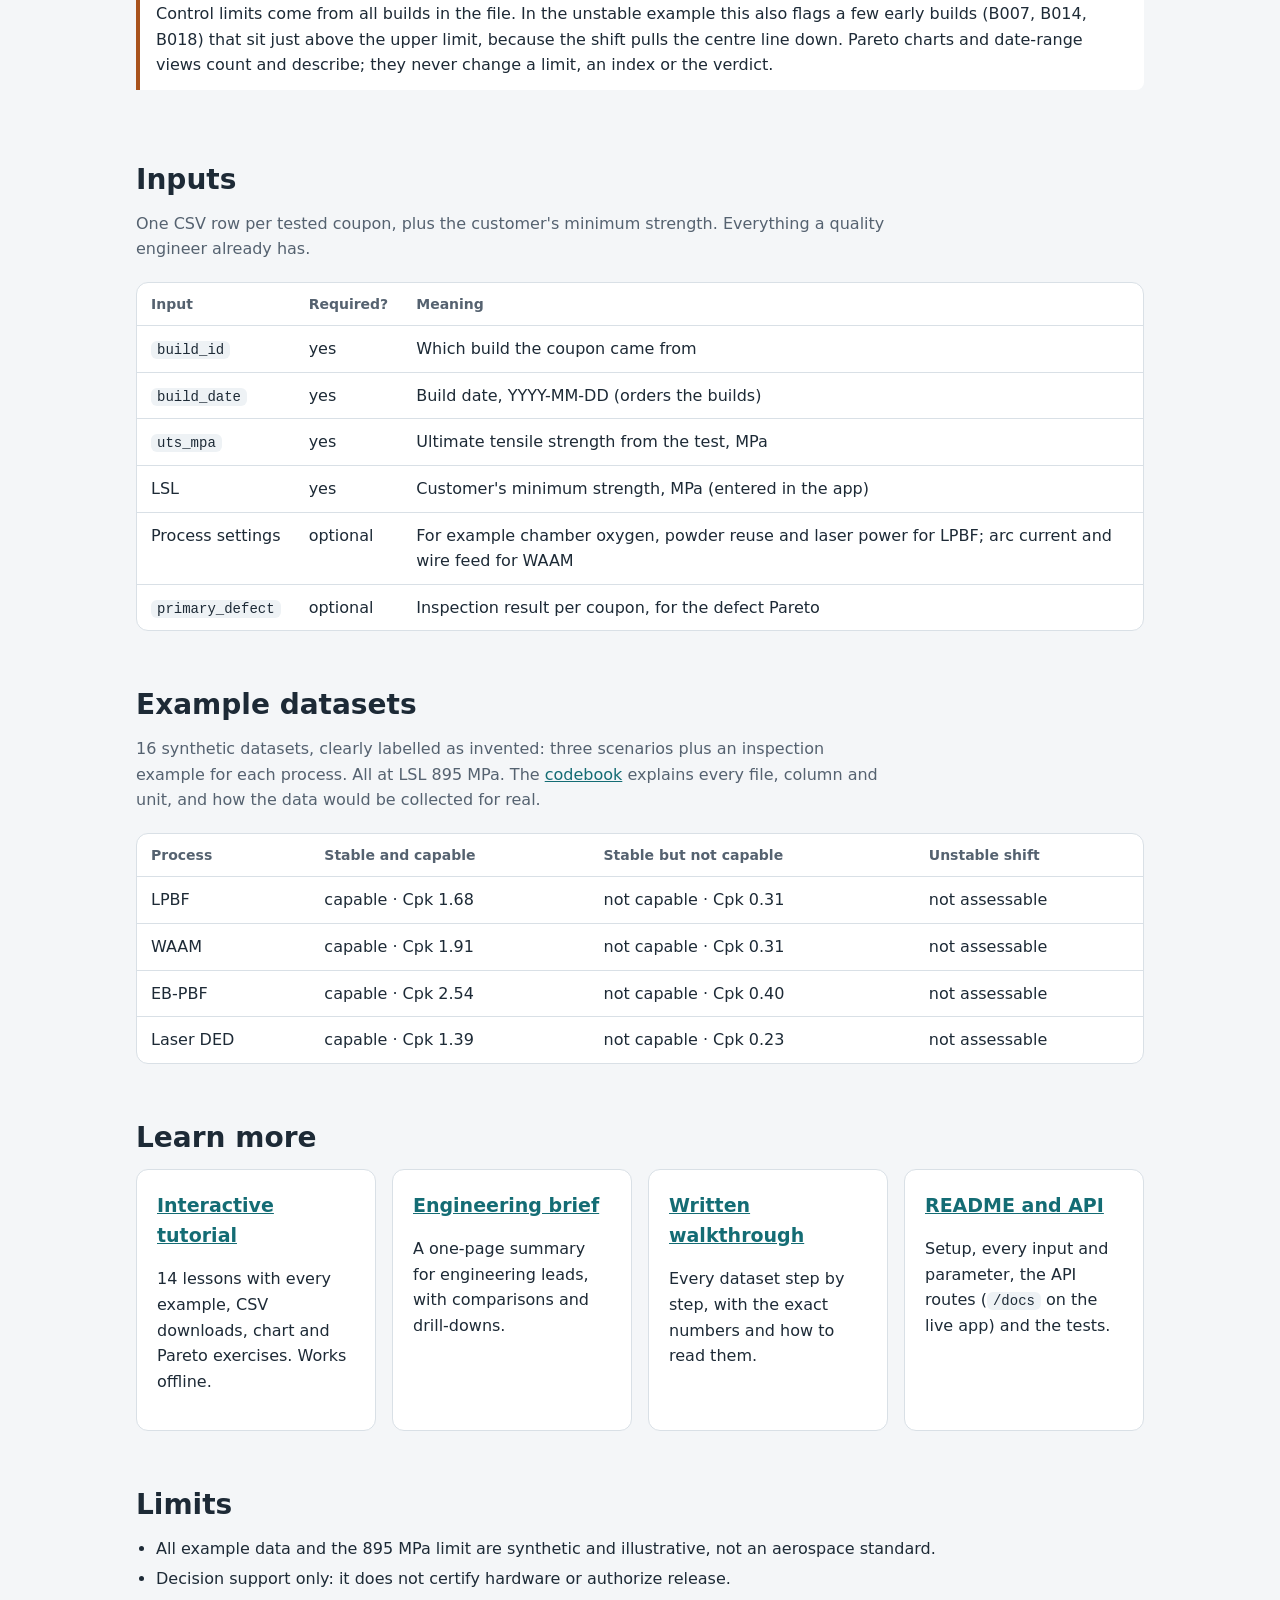
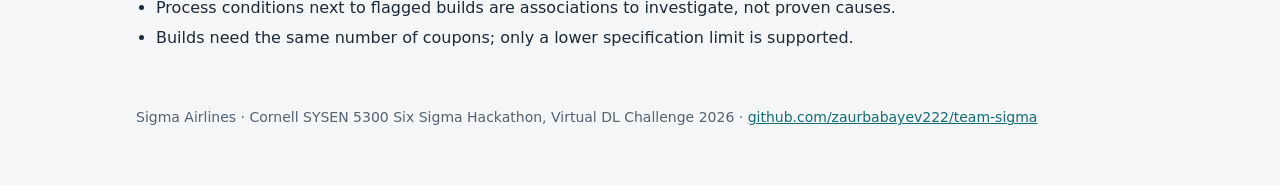
==== commit bf5c729a: "Demo site: show the use case and activity diagrams Co-Authored-By: Claude Opus 5.5 <noreply@anthropi" ====
--- a/demo/index.html
+++ b/demo/index.html
@@ -62,6 +62,9 @@
 figcaption { color: var(--muted); font-size: 14px; margin-top: 8px; }
 .shots { display: grid; gap: 24px; grid-template-columns: repeat(auto-fit, minmax(300px, 1fr)); }
 .shots .wide { grid-column: 1 / -1; }
+.diagrams { display: grid; gap: 24px; grid-template-columns: 1fr 1.25fr; align-items: start; margin-top: 24px; }
+.diagrams img { max-height: 1500px; object-fit: contain; }
+@media (max-width: 720px) { .diagrams { grid-template-columns: 1fr; } }
 code, .formula { background: var(--code); border-radius: 6px; padding: 1px 6px; font-family: ui-monospace, Consolas, monospace; font-size: 14px; }
 .formula { display: block; padding: 12px 14px; white-space: pre-wrap; line-height: 1.7; }
 .note { border-left: 4px solid var(--accent); background: var(--card); padding: 12px 16px; border-radius: 0 8px 8px 0; color: var(--ink); }
@@ -170,9 +173,15 @@
   <p class="sub">Python computes every number; the web page only draws them. The statistics live in one tested function,
     <code>app/qc.py</code>, checked against a hand-worked example and a constant-data case.</p>
   <figure><img src="../docs/images/diagram-ffbd.png" alt="Functional flow: receive inputs, validate, map via profile, compute statistics, decide verdict, investigation evidence, display, optional filtered view" loading="lazy">
-    <figcaption>The functional flow, from inputs to results. Green steps are the statistics engine; purple steps only count and describe.
-      See the <a href="../docs/images/diagram-activity.png">step-by-step activity diagram</a>, the <a href="../docs/images/diagram-use-case.png">use cases</a>
-      and <a href="https://github.com/zaurbabayev222/team-sigma/blob/main/docs/architecture.md" target="_blank" rel="noopener">all diagrams</a>.</figcaption></figure>
+    <figcaption>The functional flow, from inputs to results. Blue is the web page, amber the API and process profiles,
+      green the statistics engine; purple steps only count and describe.</figcaption></figure>
+  <div class="diagrams">
+    <figure><a href="../docs/images/diagram-use-case.png" title="Open full size"><img src="../docs/images/diagram-use-case.png" alt="Use case diagram: the quality engineer chooses a process, uploads data, enters the minimum strength, checks stability and capability, sees failures, ranks signals and defects, follows actions and narrows dates; the judge runs the examples and tutorial; a developer adds a process profile" loading="lazy"></a>
+      <figcaption><strong>Use cases.</strong> Who uses AeroQual and for what. Select to enlarge.</figcaption></figure>
+    <figure><a href="../docs/images/diagram-activity.png" title="Open full size"><img src="../docs/images/diagram-activity.png" alt="Activity diagram: choose process, pick or upload data, enter the minimum, validate, compute limits and indices, then the verdict checks no variation, flagged builds, 25 builds and Cpk 1.33, followed by Pareto, parameters, actions and optional date views" loading="lazy"></a>
+      <figcaption><strong>Activity.</strong> Every step from inputs to the verdict, including each "not assessable" reason. Select to enlarge.</figcaption></figure>
+  </div>
+  <p class="sub" style="margin-top:16px"><a href="https://github.com/zaurbabayev222/team-sigma/blob/main/docs/architecture.md" target="_blank" rel="noopener">All diagrams with explanations</a>, including the breakdown of the statistics and investigation steps.</p>
   <h3>The statistics</h3>
   <span class="formula">Each build: mean x̄ and standard deviation s of its n coupons
 X-bar limits = grand mean ± A3 · s̄          S limits = B3 · s̄ to B4 · s̄    (c4, A3, B3, B4 from n)
